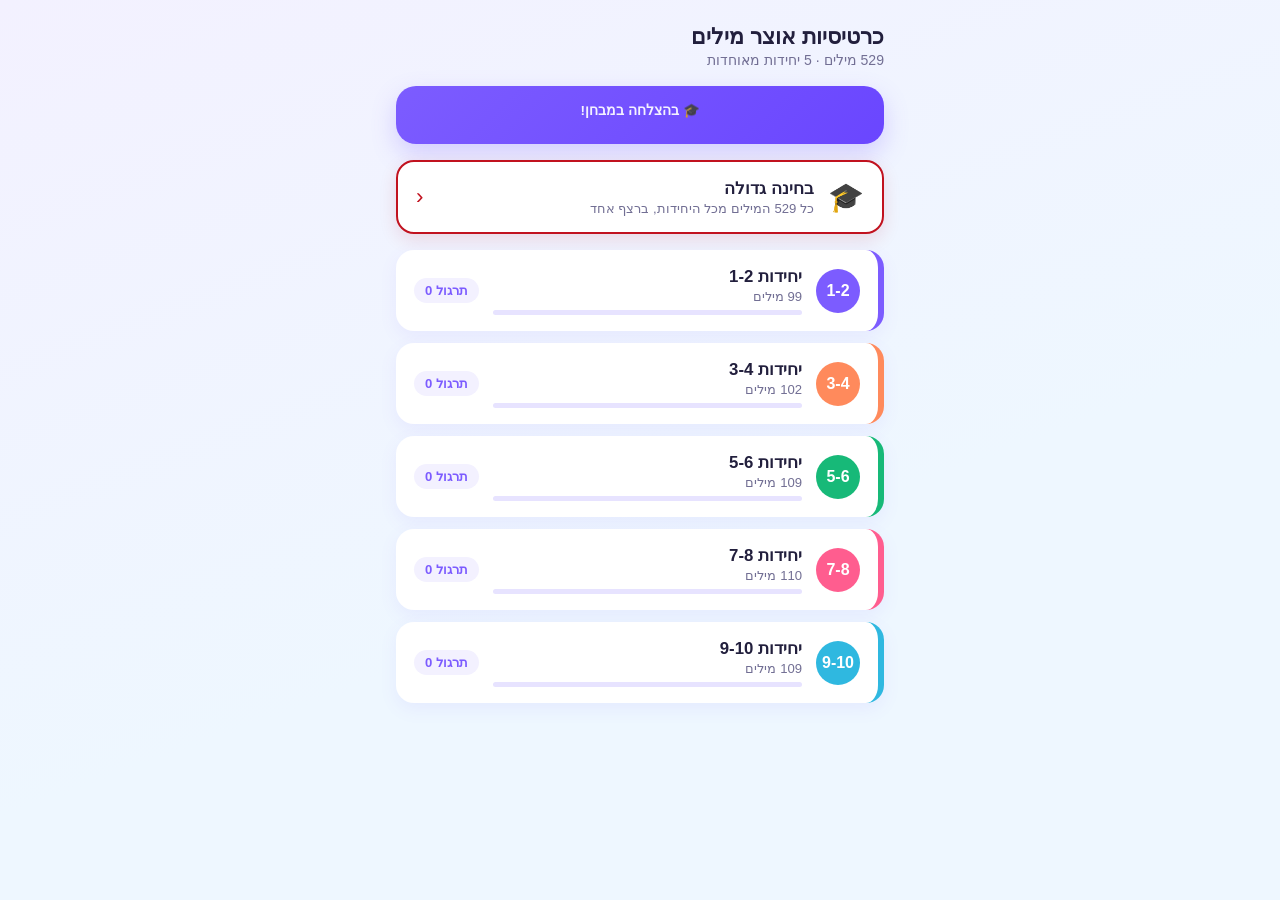
==== index.html @ f4ad56c5 "Add a big-exam mode that spawns a "מתקשה בהם" practice unit New "בחינה גדולה" entry on the home scre" ====
<!DOCTYPE html>
<html lang="he" dir="rtl">
<head>
<meta charset="UTF-8">
<meta name="viewport" content="width=device-width, initial-scale=1.0, viewport-fit=cover">
<title>כרטיסיות - אוצר מילים</title>
<link rel="manifest" href="manifest.json">
<link rel="icon" href="icons/icon-192.png">
<link rel="apple-touch-icon" href="icons/icon-192.png">
<meta name="theme-color" content="#7c5cff">
<meta name="apple-mobile-web-app-capable" content="yes">
<meta name="apple-mobile-web-app-status-bar-style" content="default">
<meta name="apple-mobile-web-app-title" content="כרטיסיות">
<link rel="stylesheet" href="css/style.css">
</head>
<body>
<div class="wrap" id="app"></div>

<script src="js/data.js"></script>
<script src="js/storage.js"></script>
<script src="js/countdown.js"></script>
<script src="js/flame-badge.js"></script>
<script src="js/exam.js"></script>
<script src="js/app.js"></script>
<script>
  if ('serviceWorker' in navigator) {
    window.addEventListener('load', () => {
      navigator.serviceWorker.register('service-worker.js').then((reg) => {
        reg.update();
        document.addEventListener('visibilitychange', () => {
          if (document.visibilityState === 'visible') reg.update();
        });
      }).catch(() => {});
    });
    // כשגרסת service worker חדשה משתלטת, טוענים את הדף מחדש פעם אחת אוטומטית
    // כדי שתמיד יעבדו על הגרסה העדכנית בלי לסגור ולפתוח את האפליקציה ידנית.
    let reloadedForNewVersion = false;
    navigator.serviceWorker.addEventListener('controllerchange', () => {
      if (reloadedForNewVersion) return;
      reloadedForNewVersion = true;
      window.location.reload();
    });
  }
</script>
</body>
</html>
---- css/style.css ----
:root{
  --bg:#f3f1ff;
  --bg2:#eef7ff;
  --panel:#ffffff;
  --ink:#221f3d;
  --sub:#726f94;
  --line:#e7e3ff;
  --good:#1fb978;
  --good-bg:#e4faf0;
  --bad:#ff5c72;
  --bad-bg:#ffe9ec;
  --accent:#7c5cff;
}
*{box-sizing:border-box;}
body{
  margin:0;
  background:linear-gradient(160deg,var(--bg),var(--bg2) 60%);
  color:var(--ink);
  font-family:'Segoe UI', Arial, sans-serif;
  min-height:100vh;
}
.wrap{max-width:520px;margin:0 auto;padding:20px 16px 50px;}
h1{font-size:1.35rem;margin:4px 0 2px;font-weight:800;}
.sub{color:var(--sub);font-size:0.88rem;margin-bottom:18px;}

.countdown-card{
  background:linear-gradient(135deg,var(--accent),#6a46ff);
  border-radius:20px;
  padding:16px 14px;
  margin-bottom:16px;
  color:#fff;
  box-shadow:0 10px 24px rgba(124,92,255,0.25);
}
.countdown-title{font-size:0.85rem;font-weight:700;opacity:0.92;margin-bottom:10px;text-align:center;}
.countdown-numbers{display:flex;justify-content:center;gap:10px;}
.countdown-unit{
  background:rgba(255,255,255,0.16);
  border-radius:12px;
  padding:8px 10px;
  min-width:52px;
  text-align:center;
}
.countdown-value{display:block;font-size:1.4rem;font-weight:800;line-height:1.1;}
.countdown-label{display:block;font-size:0.68rem;opacity:0.85;margin-top:2px;}

.exam-card{
  display:flex;align-items:center;gap:14px;
  background:var(--panel);border-radius:18px;padding:16px 18px;
  margin-bottom:16px;cursor:pointer;
  box-shadow:0 6px 18px rgba(193,18,31,0.12);
  border:2px solid #c1121f;
}
.exam-card-icon{font-size:1.8rem;flex:none;}
.exam-card-info{flex:1;}
.exam-card-info b{display:block;font-size:1.05rem;color:var(--ink);}
.exam-card-meta{color:var(--sub);font-size:0.82rem;margin-top:2px;}
.exam-card-arrow{font-size:1.4rem;color:#c1121f;flex:none;}

.units-grid{display:grid;grid-template-columns:1fr;gap:12px;}
.unit-card{
  background:var(--panel);border-radius:18px;padding:16px 18px;
  display:flex;align-items:center;gap:14px;cursor:pointer;
  box-shadow:0 6px 18px rgba(124,92,255,0.08);
  border-right:6px solid var(--c);
}
.unit-card .dot{
  width:44px;height:44px;border-radius:50%;background:var(--c);
  display:flex;align-items:center;justify-content:center;color:#fff;font-weight:800;font-size:1rem;flex:none;
}
.unit-card .info{flex:1;}
.unit-card .info b{display:block;font-size:1.05rem;}
.unit-card .info .meta{color:var(--sub);font-size:0.82rem;margin-top:2px;}
.unit-card .badge{
  background:var(--bg);color:var(--accent);font-weight:800;font-size:0.82rem;
  border-radius:20px;padding:5px 11px;white-space:nowrap;
}
.unit-card .progress-mini{
  margin-top:6px;height:5px;border-radius:4px;background:var(--line);overflow:hidden;
}
.unit-card .progress-mini > div{height:100%;background:var(--c);}

.dot-wrap{position:relative;flex:none;}
.dot-ring{
  position:absolute;inset:-4px;border-radius:50%;border-style:solid;
  animation:ring-pulse 1.6s ease-in-out infinite;
}
.dot-flame{
  position:absolute;bottom:-3px;left:-3px;
  border-radius:50%;background:#fff;
  box-shadow:0 2px 5px rgba(0,0,0,0.18);
  display:flex;align-items:center;justify-content:center;
  transition:width 300ms ease, height 300ms ease;
}
.flame-icon{
  flex:none;
  transition:fill 300ms ease, width 300ms ease, height 300ms ease;
  animation:flame-flicker 1s ease-in-out infinite;
}
@keyframes ring-pulse{
  0%,100%{box-shadow:0 0 0 0 rgba(var(--ring-glow-rgb),0.45);}
  50%{box-shadow:0 0 0 6px rgba(var(--ring-glow-rgb),0);}
}
@keyframes flame-flicker{
  0%{transform:scale(1) rotate(0deg);}
  25%{transform:scale(1.06) rotate(-3deg);}
  50%{transform:scale(1.1) rotate(0deg);}
  75%{transform:scale(1.06) rotate(3deg);}
  100%{transform:scale(1) rotate(0deg);}
}
@media (prefers-reduced-motion: reduce){
  .dot-ring, .flame-icon{animation:none;}
}

/* practice screen */
.top-bar{display:flex;align-items:center;justify-content:space-between;margin-bottom:14px;}
.back-btn{background:var(--panel);border:none;color:var(--accent);font-weight:700;font-size:0.9rem;padding:9px 14px;border-radius:12px;cursor:pointer;box-shadow:0 3px 8px rgba(124,92,255,0.08);}
.unit-title{font-weight:800;font-size:1.05rem;}

.undo-row{display:flex;align-items:center;justify-content:center;gap:8px;margin-top:12px;}
.undo-btn{
  background:var(--panel);border:none;color:var(--accent);font-weight:700;font-size:0.85rem;
  padding:8px 14px;border-radius:12px;cursor:pointer;box-shadow:0 3px 8px rgba(124,92,255,0.08);
}
.undo-btn:disabled{opacity:0.35;cursor:default;box-shadow:none;}

.stat-row{display:flex;gap:8px;margin-bottom:16px;}
.stat-pill{flex:1;background:var(--panel);border-radius:14px;padding:9px 6px;text-align:center;box-shadow:0 3px 8px rgba(124,92,255,0.06);}
.stat-pill b{display:block;font-size:1.1rem;}
.stat-pill span{font-size:0.72rem;color:var(--sub);}
.stat-pill.g b{color:var(--good);}
.stat-pill.r b{color:var(--bad);}
.stat-pill.n b{color:var(--accent);}

.flashcard{
  background:var(--panel);border-radius:24px;min-height:190px;
  display:flex;align-items:center;justify-content:center;text-align:center;
  padding:28px 18px;cursor:pointer;font-size:1.55rem;font-weight:700;
  box-shadow:0 10px 26px rgba(124,92,255,0.14);
  user-select:none;position:relative;
}
.flashcard .tap-hint{position:absolute;bottom:14px;font-size:0.75rem;font-weight:400;color:var(--sub);}
.flashcard.flipped{background:var(--bg);}
.speak-btn{
  background:var(--panel);border:none;color:var(--accent);font-size:1rem;line-height:1;cursor:pointer;
  padding:8px 12px;border-radius:12px;box-shadow:0 3px 8px rgba(124,92,255,0.08);
}
.speak-btn:hover{opacity:0.8;}

.know-row{display:flex;gap:10px;margin-top:16px;}
.know-row button{
  flex:1;padding:15px;border-radius:16px;border:none;font-size:1rem;font-weight:800;cursor:pointer;
}
.btn-no{background:var(--bad-bg);color:var(--bad);}
.btn-yes{background:var(--good-bg);color:var(--good);}
.know-row button:disabled{opacity:0.4;cursor:default;}

.round-note{text-align:center;color:var(--sub);font-size:0.82rem;margin-top:12px;}

.done-screen{background:var(--panel);border-radius:22px;padding:28px 20px;text-align:center;box-shadow:0 10px 26px rgba(124,92,255,0.1);}
.done-screen .big{font-size:2.4rem;margin-bottom:6px;}
.done-screen h2{margin:6px 0 4px;font-size:1.2rem;}
.done-screen p{color:var(--sub);font-size:0.88rem;margin:0 0 18px;}
.done-screen button{
  background:var(--accent);color:#fff;border:none;padding:13px 20px;border-radius:14px;
  font-weight:800;font-size:0.95rem;cursor:pointer;width:100%;margin-bottom:10px;
}
.done-screen .secondary{background:var(--bg);color:var(--accent);}
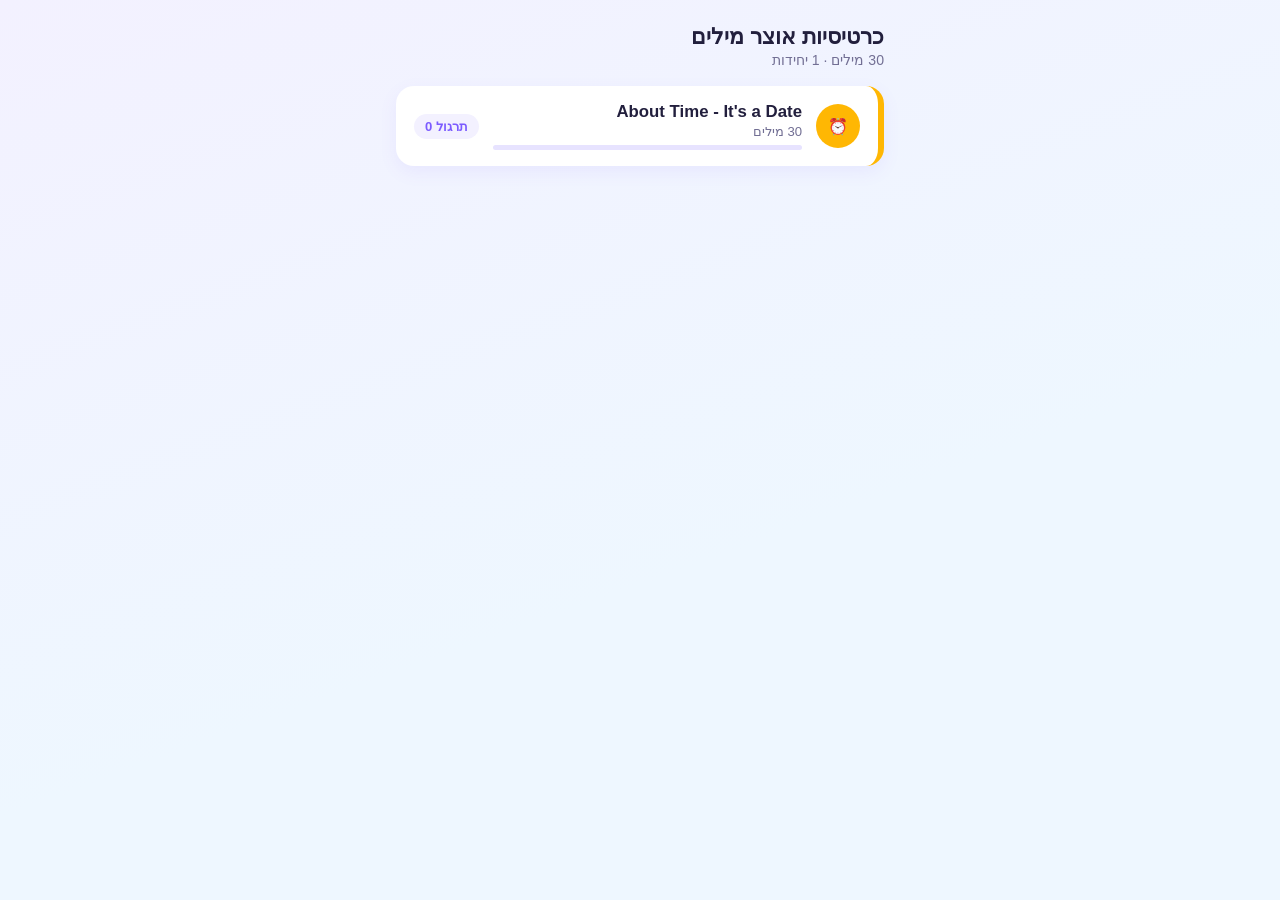
==== commit d7a9cfa6: "Remove old exam prep curriculum, keep only the current unit The exam this app was originally built f" ====
--- a/index.html
+++ b/index.html
@@ -18,9 +18,7 @@
 
 <script src="js/data.js"></script>
 <script src="js/storage.js"></script>
-<script src="js/countdown.js"></script>
 <script src="js/flame-badge.js"></script>
-<script src="js/exam.js"></script>
 <script src="js/app.js"></script>
 <script>
   if ('serviceWorker' in navigator) {
--- a/css/style.css
+++ b/css/style.css
@@ -22,39 +22,6 @@
 .wrap{max-width:520px;margin:0 auto;padding:20px 16px 50px;}
 h1{font-size:1.35rem;margin:4px 0 2px;font-weight:800;}
 .sub{color:var(--sub);font-size:0.88rem;margin-bottom:18px;}
-
-.countdown-card{
-  background:linear-gradient(135deg,var(--accent),#6a46ff);
-  border-radius:20px;
-  padding:16px 14px;
-  margin-bottom:16px;
-  color:#fff;
-  box-shadow:0 10px 24px rgba(124,92,255,0.25);
-}
-.countdown-title{font-size:0.85rem;font-weight:700;opacity:0.92;margin-bottom:10px;text-align:center;}
-.countdown-numbers{display:flex;justify-content:center;gap:10px;}
-.countdown-unit{
-  background:rgba(255,255,255,0.16);
-  border-radius:12px;
-  padding:8px 10px;
-  min-width:52px;
-  text-align:center;
-}
-.countdown-value{display:block;font-size:1.4rem;font-weight:800;line-height:1.1;}
-.countdown-label{display:block;font-size:0.68rem;opacity:0.85;margin-top:2px;}
-
-.exam-card{
-  display:flex;align-items:center;gap:14px;
-  background:var(--panel);border-radius:18px;padding:16px 18px;
-  margin-bottom:16px;cursor:pointer;
-  box-shadow:0 6px 18px rgba(193,18,31,0.12);
-  border:2px solid #c1121f;
-}
-.exam-card-icon{font-size:1.8rem;flex:none;}
-.exam-card-info{flex:1;}
-.exam-card-info b{display:block;font-size:1.05rem;color:var(--ink);}
-.exam-card-meta{color:var(--sub);font-size:0.82rem;margin-top:2px;}
-.exam-card-arrow{font-size:1.4rem;color:#c1121f;flex:none;}
 
 .units-grid{display:grid;grid-template-columns:1fr;gap:12px;}
 .unit-card{
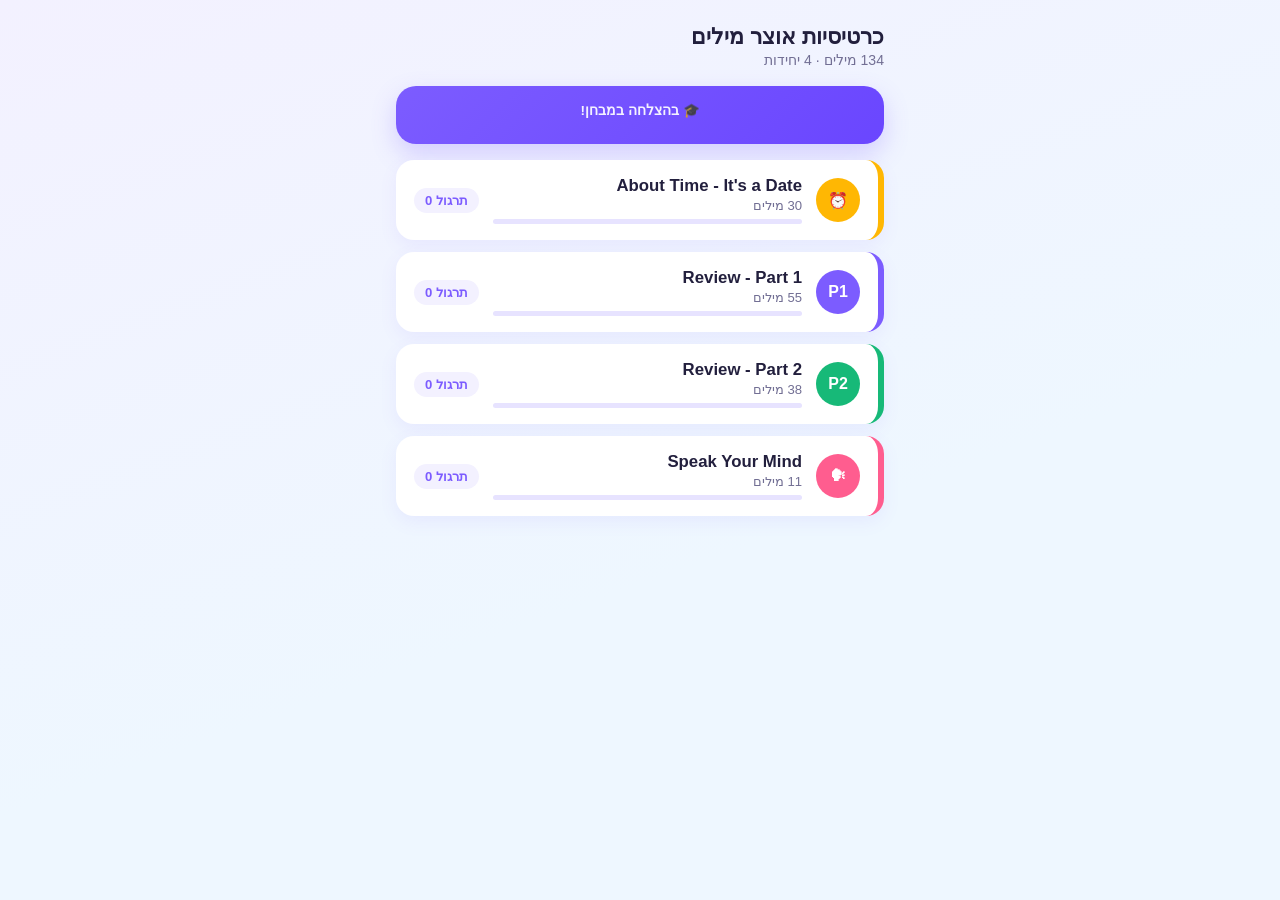
==== commit 4f6f887d: "Bring back the home-screen countdown for the Nov 4 exam The review units are for an exam on Wednesda" ====
--- a/index.html
+++ b/index.html
@@ -18,6 +18,7 @@
 
 <script src="js/data.js"></script>
 <script src="js/storage.js"></script>
+<script src="js/countdown.js"></script>
 <script src="js/flame-badge.js"></script>
 <script src="js/app.js"></script>
 <script>
--- a/css/style.css
+++ b/css/style.css
@@ -22,6 +22,26 @@
 .wrap{max-width:520px;margin:0 auto;padding:20px 16px 50px;}
 h1{font-size:1.35rem;margin:4px 0 2px;font-weight:800;}
 .sub{color:var(--sub);font-size:0.88rem;margin-bottom:18px;}
+
+.countdown-card{
+  background:linear-gradient(135deg,var(--accent),#6a46ff);
+  border-radius:20px;
+  padding:16px 14px;
+  margin-bottom:16px;
+  color:#fff;
+  box-shadow:0 10px 24px rgba(124,92,255,0.25);
+}
+.countdown-title{font-size:0.85rem;font-weight:700;opacity:0.92;margin-bottom:10px;text-align:center;}
+.countdown-numbers{display:flex;justify-content:center;gap:10px;}
+.countdown-unit{
+  background:rgba(255,255,255,0.16);
+  border-radius:12px;
+  padding:8px 10px;
+  min-width:52px;
+  text-align:center;
+}
+.countdown-value{display:block;font-size:1.4rem;font-weight:800;line-height:1.1;}
+.countdown-label{display:block;font-size:0.68rem;opacity:0.85;margin-top:2px;}
 
 .units-grid{display:grid;grid-template-columns:1fr;gap:12px;}
 .unit-card{
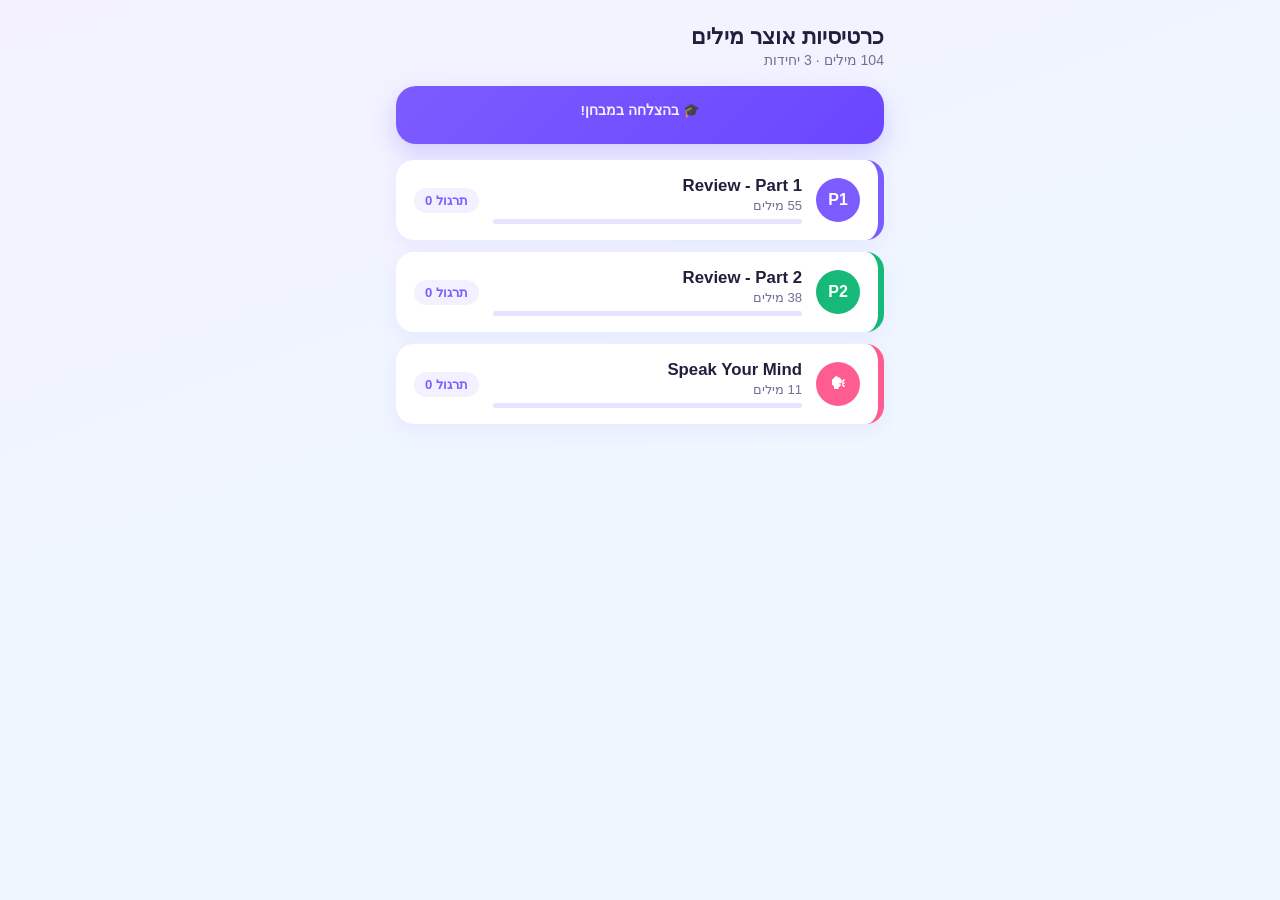
==== commit 55dad0d4: "Add a day-by-day study plan for the Nov 4 exam A home-screen card shows today's tasks and progress, " ====
--- a/index.html
+++ b/index.html
@@ -20,6 +20,7 @@
 <script src="js/storage.js"></script>
 <script src="js/countdown.js"></script>
 <script src="js/flame-badge.js"></script>
+<script src="js/plan.js"></script>
 <script src="js/app.js"></script>
 <script>
   if ('serviceWorker' in navigator) {
--- a/css/style.css
+++ b/css/style.css
@@ -43,6 +43,52 @@
 .countdown-value{display:block;font-size:1.4rem;font-weight:800;line-height:1.1;}
 .countdown-label{display:block;font-size:0.68rem;opacity:0.85;margin-top:2px;}
 
+.plan-card{
+  display:flex;align-items:center;gap:14px;
+  background:var(--panel);border-radius:18px;padding:16px 18px;
+  margin-bottom:16px;cursor:pointer;
+  box-shadow:0 6px 18px rgba(124,92,255,0.12);
+  border:2px solid var(--accent);
+}
+.plan-card-icon{font-size:1.8rem;flex:none;}
+.plan-card-info{flex:1;}
+.plan-card-info b{display:block;font-size:1.05rem;}
+.plan-card-meta{color:var(--sub);font-size:0.82rem;margin-top:2px;}
+.plan-card-arrow{font-size:1.4rem;color:var(--accent);flex:none;}
+
+.plan-day{
+  background:var(--panel);border-radius:18px;padding:14px 16px;margin-bottom:12px;
+  box-shadow:0 6px 18px rgba(124,92,255,0.08);border:2px solid transparent;
+  scroll-margin-top:12px;
+}
+.plan-day.today{border-color:var(--accent);}
+.plan-day.past{opacity:0.55;}
+.plan-day-head{display:flex;align-items:center;justify-content:space-between;gap:8px;margin-bottom:8px;}
+.plan-day-head b{font-size:1rem;}
+.plan-day-sub{color:var(--sub);font-size:0.85rem;}
+.plan-today-badge{background:var(--accent);color:#fff;font-size:0.75rem;font-weight:800;padding:3px 10px;border-radius:20px;}
+.plan-day-count{color:var(--sub);font-size:0.8rem;font-weight:700;}
+.plan-rest{color:var(--sub);font-size:0.88rem;}
+.plan-task{
+  display:flex;align-items:center;gap:10px;padding:9px 0;cursor:pointer;
+  border-top:1px solid var(--line);font-size:0.9rem;line-height:1.35;
+}
+.plan-day-head + .plan-task{border-top:none;}
+.plan-check{
+  flex:none;width:24px;height:24px;border-radius:50%;border:2px solid var(--line);
+  display:flex;align-items:center;justify-content:center;font-size:0.8rem;font-weight:800;color:#fff;
+}
+.plan-task.done .plan-check{background:var(--good);border-color:var(--good);}
+.plan-task-text{flex:1;}
+.plan-task.done .plan-task-text{text-decoration:line-through;color:var(--sub);}
+.plan-open{
+  flex:none;background:var(--bg);color:var(--accent);border:none;border-radius:12px;
+  padding:6px 10px;font-weight:700;font-size:0.78rem;cursor:pointer;
+}
+.plan-tips{margin-top:8px;background:var(--bg);border-radius:12px;padding:8px 12px;}
+.plan-tip{display:flex;justify-content:space-between;gap:10px;font-size:0.85rem;padding:3px 0;}
+.plan-tip b{color:var(--accent);}
+
 .units-grid{display:grid;grid-template-columns:1fr;gap:12px;}
 .unit-card{
   background:var(--panel);border-radius:18px;padding:16px 18px;
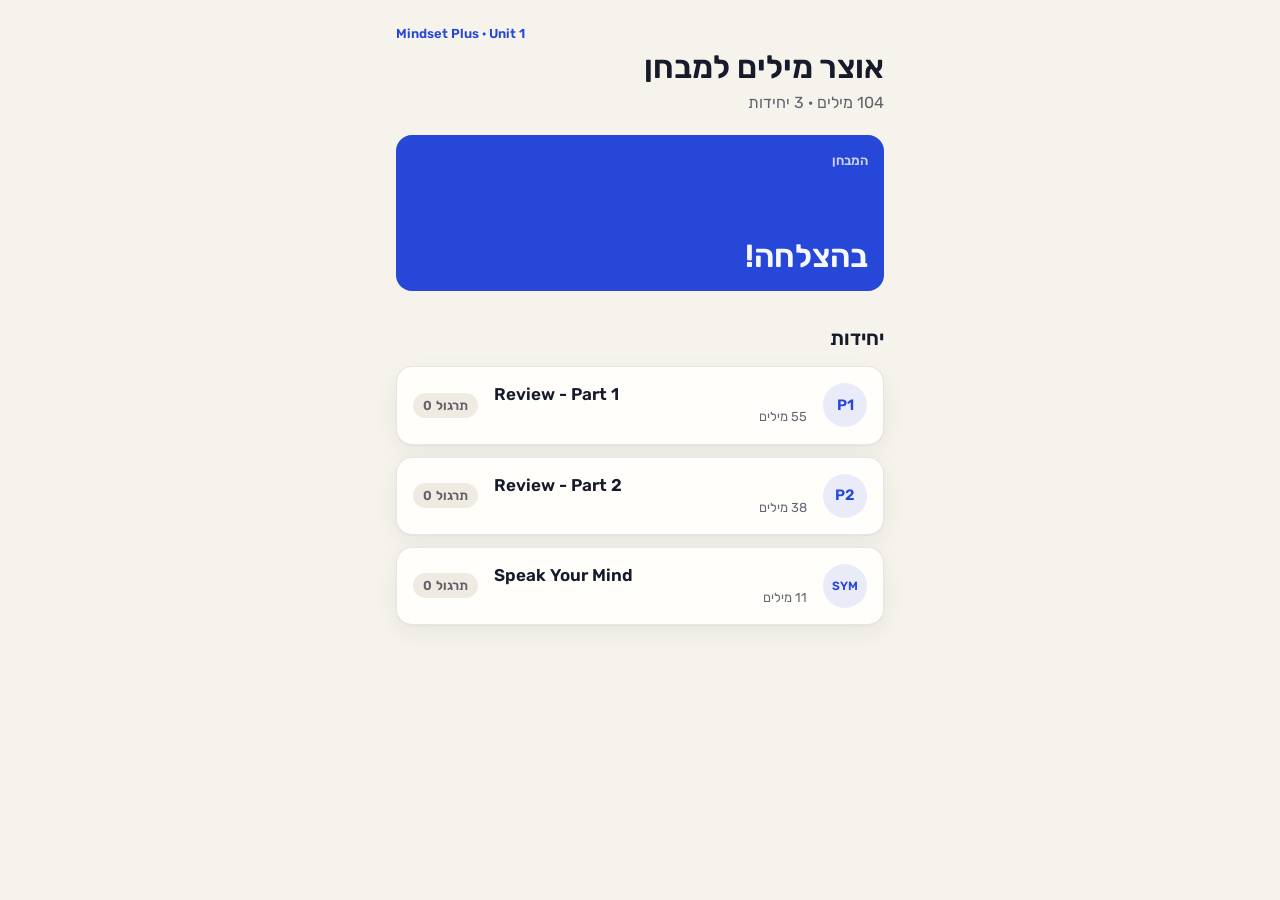
==== commit 22694c4f: "Redesign the app: paper-and-ink look with a ruled index-card flashcard Swiss-minimal "study desk" di" ====
--- a/index.html
+++ b/index.html
@@ -2,20 +2,26 @@
 <html lang="he" dir="rtl">
 <head>
 <meta charset="UTF-8">
-<meta name="viewport" content="width=device-width, initial-scale=1.0, viewport-fit=cover">
+<meta name="viewport" content="width=device-width, initial-scale=1, viewport-fit=cover">
 <title>כרטיסיות - אוצר מילים</title>
 <link rel="manifest" href="manifest.json">
 <link rel="icon" href="icons/icon-192.png">
 <link rel="apple-touch-icon" href="icons/icon-192.png">
-<meta name="theme-color" content="#7c5cff">
+<meta name="color-scheme" content="light dark">
+<meta name="theme-color" media="(prefers-color-scheme: light)" content="#F6F3EC">
+<meta name="theme-color" media="(prefers-color-scheme: dark)" content="#0F1117">
 <meta name="apple-mobile-web-app-capable" content="yes">
 <meta name="apple-mobile-web-app-status-bar-style" content="default">
 <meta name="apple-mobile-web-app-title" content="כרטיסיות">
+<link rel="preconnect" href="https://fonts.googleapis.com">
+<link rel="preconnect" href="https://fonts.gstatic.com" crossorigin>
+<link rel="stylesheet" href="https://fonts.googleapis.com/css2?family=Rubik:wght@400;600&display=swap">
 <link rel="stylesheet" href="css/style.css">
 </head>
 <body>
-<div class="wrap" id="app"></div>
+<main class="wrap" id="app"></main>
 
+<script src="js/icons.js"></script>
 <script src="js/data.js"></script>
 <script src="js/storage.js"></script>
 <script src="js/countdown.js"></script>
--- a/css/style.css
+++ b/css/style.css
@@ -1,200 +1,389 @@
+/* ===== Tokens ===== */
 :root{
-  --bg:#f3f1ff;
-  --bg2:#eef7ff;
-  --panel:#ffffff;
-  --ink:#221f3d;
-  --sub:#726f94;
-  --line:#e7e3ff;
-  --good:#1fb978;
-  --good-bg:#e4faf0;
-  --bad:#ff5c72;
-  --bad-bg:#ffe9ec;
-  --accent:#7c5cff;
-}
+  --bg:            #F6F3EC;
+  --surface:       #FFFEFB;
+  --sunken:        #EFEBE2;
+  --border:        rgba(22,26,43,0.10);
+  --border-strong: rgba(22,26,43,0.18);
+  --text-1:        #161A2B;
+  --text-2:        rgba(22,26,43,0.66);
+  --text-3:        rgba(22,26,43,0.44);
+
+  --accent:        #2747D9;
+  --accent-soft:   rgba(39,71,217,0.10);
+  --on-accent:     #F7F8FF;
+  --hero-bg:       #2747D9;
+  --hero-fg:       #F7F8FF;
+
+  --good:          #1E8E5A;
+  --good-soft:     rgba(30,142,90,0.12);
+  --bad:           #D33B3B;
+  --bad-soft:      rgba(211,59,59,0.10);
+
+  --card:          #FFFEFB;
+  --card-back:     #FBF8F0;
+  --card-rule:     rgba(39,71,217,0.12);
+  --card-margin:   rgba(211,59,59,0.50);
+
+  --elev: 0 1px 2px rgba(22,26,43,0.04), 0 8px 24px rgba(22,26,43,0.06);
+
+  --r-sm: 12px;
+  --r-md: 16px;
+  --r-pill: 999px;
+
+  --ease-out: cubic-bezier(0.23, 1, 0.32, 1);
+  --font: 'Rubik', system-ui, -apple-system, 'Segoe UI', sans-serif;
+}
+
+@media (prefers-color-scheme: dark){
+  :root{
+    --bg:            #0F1117;
+    --surface:       #171A22;
+    --sunken:        #12141B;
+    --border:        rgba(255,255,255,0.09);
+    --border-strong: rgba(255,255,255,0.16);
+    --text-1:        #EEF0F6;
+    --text-2:        rgba(238,240,246,0.68);
+    --text-3:        rgba(238,240,246,0.44);
+
+    --accent:        #93A6FF;
+    --accent-soft:   rgba(147,166,255,0.13);
+    --on-accent:     #0F1117;
+    --hero-bg:       #24317A;
+    --hero-fg:       #EEF0F6;
+
+    --good:          #4CC38A;
+    --good-soft:     rgba(76,195,138,0.14);
+    --bad:           #FF7B7B;
+    --bad-soft:      rgba(255,123,123,0.13);
+
+    --card:          #1B1E28;
+    --card-back:     #1E2230;
+    --card-rule:     rgba(147,166,255,0.09);
+    --card-margin:   rgba(255,123,123,0.40);
+
+    --elev: none;
+  }
+}
+
+/* ===== Base ===== */
 *{box-sizing:border-box;}
+html{
+  -webkit-tap-highlight-color:transparent;
+  -webkit-text-size-adjust:100%;
+  overscroll-behavior:none;
+}
 body{
   margin:0;
-  background:linear-gradient(160deg,var(--bg),var(--bg2) 60%);
-  color:var(--ink);
-  font-family:'Segoe UI', Arial, sans-serif;
-  min-height:100vh;
-}
-.wrap{max-width:520px;margin:0 auto;padding:20px 16px 50px;}
-h1{font-size:1.35rem;margin:4px 0 2px;font-weight:800;}
-.sub{color:var(--sub);font-size:0.88rem;margin-bottom:18px;}
-
-.countdown-card{
-  background:linear-gradient(135deg,var(--accent),#6a46ff);
-  border-radius:20px;
-  padding:16px 14px;
-  margin-bottom:16px;
-  color:#fff;
-  box-shadow:0 10px 24px rgba(124,92,255,0.25);
-}
-.countdown-title{font-size:0.85rem;font-weight:700;opacity:0.92;margin-bottom:10px;text-align:center;}
-.countdown-numbers{display:flex;justify-content:center;gap:10px;}
-.countdown-unit{
-  background:rgba(255,255,255,0.16);
-  border-radius:12px;
-  padding:8px 10px;
-  min-width:52px;
-  text-align:center;
-}
-.countdown-value{display:block;font-size:1.4rem;font-weight:800;line-height:1.1;}
-.countdown-label{display:block;font-size:0.68rem;opacity:0.85;margin-top:2px;}
-
-.plan-card{
-  display:flex;align-items:center;gap:14px;
-  background:var(--panel);border-radius:18px;padding:16px 18px;
-  margin-bottom:16px;cursor:pointer;
-  box-shadow:0 6px 18px rgba(124,92,255,0.12);
-  border:2px solid var(--accent);
-}
-.plan-card-icon{font-size:1.8rem;flex:none;}
-.plan-card-info{flex:1;}
-.plan-card-info b{display:block;font-size:1.05rem;}
-.plan-card-meta{color:var(--sub);font-size:0.82rem;margin-top:2px;}
-.plan-card-arrow{font-size:1.4rem;color:var(--accent);flex:none;}
-
-.plan-day{
-  background:var(--panel);border-radius:18px;padding:14px 16px;margin-bottom:12px;
-  box-shadow:0 6px 18px rgba(124,92,255,0.08);border:2px solid transparent;
-  scroll-margin-top:12px;
-}
-.plan-day.today{border-color:var(--accent);}
-.plan-day.past{opacity:0.55;}
-.plan-day-head{display:flex;align-items:center;justify-content:space-between;gap:8px;margin-bottom:8px;}
-.plan-day-head b{font-size:1rem;}
-.plan-day-sub{color:var(--sub);font-size:0.85rem;}
-.plan-today-badge{background:var(--accent);color:#fff;font-size:0.75rem;font-weight:800;padding:3px 10px;border-radius:20px;}
-.plan-day-count{color:var(--sub);font-size:0.8rem;font-weight:700;}
-.plan-rest{color:var(--sub);font-size:0.88rem;}
-.plan-task{
-  display:flex;align-items:center;gap:10px;padding:9px 0;cursor:pointer;
-  border-top:1px solid var(--line);font-size:0.9rem;line-height:1.35;
-}
-.plan-day-head + .plan-task{border-top:none;}
-.plan-check{
-  flex:none;width:24px;height:24px;border-radius:50%;border:2px solid var(--line);
-  display:flex;align-items:center;justify-content:center;font-size:0.8rem;font-weight:800;color:#fff;
-}
-.plan-task.done .plan-check{background:var(--good);border-color:var(--good);}
-.plan-task-text{flex:1;}
-.plan-task.done .plan-task-text{text-decoration:line-through;color:var(--sub);}
-.plan-open{
-  flex:none;background:var(--bg);color:var(--accent);border:none;border-radius:12px;
-  padding:6px 10px;font-weight:700;font-size:0.78rem;cursor:pointer;
-}
-.plan-tips{margin-top:8px;background:var(--bg);border-radius:12px;padding:8px 12px;}
-.plan-tip{display:flex;justify-content:space-between;gap:10px;font-size:0.85rem;padding:3px 0;}
-.plan-tip b{color:var(--accent);}
-
-.units-grid{display:grid;grid-template-columns:1fr;gap:12px;}
-.unit-card{
-  background:var(--panel);border-radius:18px;padding:16px 18px;
-  display:flex;align-items:center;gap:14px;cursor:pointer;
-  box-shadow:0 6px 18px rgba(124,92,255,0.08);
-  border-right:6px solid var(--c);
-}
-.unit-card .dot{
-  width:44px;height:44px;border-radius:50%;background:var(--c);
-  display:flex;align-items:center;justify-content:center;color:#fff;font-weight:800;font-size:1rem;flex:none;
-}
-.unit-card .info{flex:1;}
-.unit-card .info b{display:block;font-size:1.05rem;}
-.unit-card .info .meta{color:var(--sub);font-size:0.82rem;margin-top:2px;}
-.unit-card .badge{
-  background:var(--bg);color:var(--accent);font-weight:800;font-size:0.82rem;
-  border-radius:20px;padding:5px 11px;white-space:nowrap;
-}
-.unit-card .progress-mini{
-  margin-top:6px;height:5px;border-radius:4px;background:var(--line);overflow:hidden;
-}
-.unit-card .progress-mini > div{height:100%;background:var(--c);}
-
-.dot-wrap{position:relative;flex:none;}
+  background:var(--bg);
+  color:var(--text-1);
+  font-family:var(--font);
+  font-size:16px;
+  line-height:1.55;
+  min-height:100dvh;
+}
+h1,h2,h3,p{margin:0;}
+button{
+  font:inherit;color:inherit;background:none;border:0;padding:0;margin:0;
+  text-align:inherit;cursor:pointer;
+  touch-action:manipulation;
+  user-select:none;-webkit-user-select:none;
+}
+button:disabled{cursor:default;}
+button:focus-visible{outline:2px solid var(--accent);outline-offset:2px;}
+bdi{unicode-bidi:isolate;}
+.icon{width:20px;height:20px;flex:none;}
+
+.wrap{
+  max-width:520px;margin:0 auto;
+  padding:calc(env(safe-area-inset-top, 0px) + 24px) 16px calc(env(safe-area-inset-bottom, 0px) + 40px);
+}
+
+.pressable{transition:transform 140ms var(--ease-out), opacity 140ms var(--ease-out);}
+.pressable:active:not(:disabled){transform:scale(0.97);}
+
+/* ===== Shared ===== */
+.lede{color:var(--text-2);font-size:16px;}
+.chip{
+  flex:none;display:inline-flex;align-items:center;gap:4px;
+  font-size:13px;font-weight:600;line-height:1;
+  padding:6px 10px;border-radius:var(--r-pill);
+  background:var(--sunken);color:var(--text-2);
+}
+.chip-accent{background:var(--accent);color:var(--on-accent);}
+.meter{display:block;height:6px;border-radius:var(--r-pill);background:var(--sunken);overflow:hidden;}
+.meter > span{display:block;height:100%;border-radius:inherit;background:var(--accent);}
+
+/* ===== Home ===== */
+.home-head{margin-bottom:20px;}
+.eyebrow{display:block;font-size:13px;font-weight:600;color:var(--accent);margin-bottom:4px;}
+.home-head h1{font-size:32px;font-weight:600;line-height:1.2;margin-bottom:4px;}
+
+.bento{display:grid;grid-template-columns:1fr 1fr;gap:12px;margin-bottom:32px;}
+.bento-single{grid-template-columns:1fr;}
+.tile{
+  position:relative;display:flex;flex-direction:column;gap:4px;
+  min-height:156px;padding:16px;border-radius:var(--r-md);
+}
+.tile-label{font-size:13px;font-weight:600;opacity:0.8;}
+.tile-hero{background:var(--hero-bg);color:var(--hero-fg);}
+.hero-num{display:flex;align-items:baseline;gap:6px;margin-top:4px;}
+.hero-int{font-size:56px;font-weight:600;line-height:1;font-variant-numeric:tabular-nums;}
+.hero-unit{font-size:24px;font-weight:600;opacity:0.7;}
+.hero-clock{font-size:16px;font-variant-numeric:tabular-nums;opacity:0.8;align-self:flex-start;}
+.tile-foot{margin-top:auto;font-size:13px;opacity:0.72;}
+.hero-done{font-size:32px;font-weight:600;line-height:1.2;margin-top:auto;}
+
+.tile-plan{
+  background:var(--surface);border:1px solid var(--border);box-shadow:var(--elev);
+  color:var(--text-1);
+}
+.tile-plan .tile-label{color:var(--accent);opacity:1;}
+.plan-tile-day{font-size:20px;font-weight:600;line-height:1.25;}
+.plan-tile-status{font-size:13px;color:var(--text-2);}
+.tile-plan .meter{margin-top:auto;margin-inline-end:32px;}
+.tile-go{
+  position:absolute;inset-inline-end:12px;bottom:10px;
+  color:var(--text-3);display:flex;
+}
+
+.section-title{font-size:20px;font-weight:600;margin-bottom:12px;}
+.unit-list{display:flex;flex-direction:column;gap:12px;}
+.unit{
+  display:flex;align-items:center;gap:16px;width:100%;
+  padding:16px;border-radius:var(--r-md);
+  background:var(--surface);border:1px solid var(--border);box-shadow:var(--elev);
+}
+.unit-body{flex:1;min-width:0;display:flex;flex-direction:column;gap:2px;}
+.unit-name{font-size:17px;font-weight:600;line-height:1.3;}
+.unit-meta{font-size:13px;color:var(--text-2);}
+.unit .meter{margin-top:6px;}
+
+/* flame badge (the design you chose: glow ring + small flame) */
+.dot-wrap{position:relative;flex:none;display:block;}
+.dot{
+  width:44px;height:44px;border-radius:50%;
+  display:flex;align-items:center;justify-content:center;
+  background:var(--accent-soft);color:var(--accent);
+  font-size:15px;font-weight:600;line-height:1;
+}
+.dot-long{font-size:12px;}
 .dot-ring{
   position:absolute;inset:-4px;border-radius:50%;border-style:solid;
   animation:ring-pulse 1.6s ease-in-out infinite;
 }
 .dot-flame{
-  position:absolute;bottom:-3px;left:-3px;
-  border-radius:50%;background:#fff;
-  box-shadow:0 2px 5px rgba(0,0,0,0.18);
+  position:absolute;bottom:-3px;inset-inline-end:-3px;
+  border-radius:50%;background:var(--surface);
+  box-shadow:0 1px 4px rgba(0,0,0,0.18);
   display:flex;align-items:center;justify-content:center;
-  transition:width 300ms ease, height 300ms ease;
-}
-.flame-icon{
-  flex:none;
-  transition:fill 300ms ease, width 300ms ease, height 300ms ease;
-  animation:flame-flicker 1s ease-in-out infinite;
-}
+}
+.flame-icon{flex:none;animation:flame-flicker 1s ease-in-out infinite;}
 @keyframes ring-pulse{
   0%,100%{box-shadow:0 0 0 0 rgba(var(--ring-glow-rgb),0.45);}
   50%{box-shadow:0 0 0 6px rgba(var(--ring-glow-rgb),0);}
 }
 @keyframes flame-flicker{
-  0%{transform:scale(1) rotate(0deg);}
+  0%,100%{transform:scale(1) rotate(0deg);}
   25%{transform:scale(1.06) rotate(-3deg);}
   50%{transform:scale(1.1) rotate(0deg);}
   75%{transform:scale(1.06) rotate(3deg);}
-  100%{transform:scale(1) rotate(0deg);}
-}
+}
+
+/* ===== Top bar ===== */
+.topbar{display:flex;align-items:center;gap:12px;min-height:44px;margin-bottom:20px;}
+.back-btn{
+  flex:none;display:inline-flex;align-items:center;gap:4px;
+  min-height:44px;padding-inline:8px 14px;border-radius:var(--r-sm);
+  background:var(--surface);border:1px solid var(--border);
+  color:var(--accent);font-size:15px;font-weight:600;
+}
+.topbar-title{
+  flex:1;min-width:0;font-size:17px;font-weight:600;
+  white-space:nowrap;overflow:hidden;text-overflow:ellipsis;text-align:end;
+}
+
+/* ===== Practice ===== */
+.wrap[data-screen="practice"]{min-height:100dvh;display:flex;flex-direction:column;}
+.wrap[data-screen="practice"] .index-card{flex:1;max-height:480px;}
+.wrap[data-screen="practice"] .answer-row{margin-top:auto;padding-top:16px;}
+.round{margin-bottom:16px;}
+.round-bar{display:flex;height:6px;border-radius:var(--r-pill);background:var(--sunken);overflow:hidden;margin-bottom:8px;}
+.seg-good{background:var(--good);}
+.seg-bad{background:var(--bad);}
+.round-stats{display:flex;gap:16px;font-size:13px;color:var(--text-2);}
+.stat b{font-size:17px;font-weight:600;font-variant-numeric:tabular-nums;margin-inline-end:2px;}
+.stat-good b{color:var(--good);}
+.stat-bad b{color:var(--bad);}
+.stat-left{margin-inline-start:auto;}
+.stat-left b{color:var(--text-1);}
+
+.round-chip{
+  font-size:13px;font-weight:600;color:var(--accent);
+  background:var(--accent-soft);border-radius:var(--r-sm);
+  padding:8px 12px;margin-bottom:12px;
+}
+
+/* The signature: a ruled index card */
+.index-card{
+  position:relative;display:flex;flex-direction:column;width:100%;
+  min-height:280px;padding:0 20px 16px;
+  border-radius:var(--r-md);border:1px solid var(--border);box-shadow:var(--elev);
+  background-color:var(--card);
+  background-image:repeating-linear-gradient(to bottom, transparent 0 31px, var(--card-rule) 31px 32px);
+  background-size:100% calc(100% - 56px - 40px);
+  background-position:0 56px;
+  background-repeat:no-repeat;
+  text-align:center;
+}
+.index-card::before{
+  content:'';position:absolute;inset-inline:0;top:52px;height:2px;
+  background:var(--card-margin);
+}
+.index-card.is-back{background-color:var(--card-back);}
+.ic-head{
+  display:flex;align-items:center;justify-content:space-between;
+  height:52px;font-size:13px;font-weight:600;color:var(--text-2);
+}
+.ic-count{font-variant-numeric:tabular-nums;}
+.ic-word{
+  flex:1;display:flex;align-items:center;justify-content:center;flex-wrap:wrap;column-gap:8px;
+  padding:24px 0;font-size:32px;font-weight:600;line-height:1.25;
+  overflow-wrap:anywhere;
+}
+.ic-word-he{color:var(--accent);line-height:1.35;}
+.ic-pos{font-size:17px;font-weight:400;color:var(--text-2);}
+.ic-hint{min-height:20px;font-size:13px;color:var(--text-2);}
+
+.index-card[data-anim="flip"]{animation:card-flip 180ms var(--ease-out);}
+.index-card[data-anim="next"]{animation:card-next 220ms var(--ease-out);}
+@keyframes card-flip{
+  from{transform:scale(0.98);filter:blur(2px);opacity:0.6;}
+  to{transform:none;filter:none;opacity:1;}
+}
+@keyframes card-next{
+  from{transform:translateY(10px);opacity:0;}
+  to{transform:none;opacity:1;}
+}
+
+.answer-row{display:flex;gap:12px;}
+.btn{
+  display:inline-flex;align-items:center;justify-content:center;gap:8px;
+  min-height:56px;padding:0 16px;border-radius:var(--r-sm);
+  font-size:17px;font-weight:600;line-height:1;
+}
+.answer-row .btn{flex:1;}
+.btn-bad{background:var(--bad-soft);color:var(--bad);}
+.btn-good{background:var(--good-soft);color:var(--good);}
+.btn:disabled{opacity:0.4;}
+
+.tool-row{display:flex;align-items:center;justify-content:space-between;gap:12px;margin-top:12px;}
+.btn-quiet{
+  display:inline-flex;align-items:center;gap:6px;
+  min-height:44px;padding-inline:8px 12px;border-radius:var(--r-sm);
+  color:var(--text-2);font-size:15px;font-weight:600;
+}
+.btn-quiet:disabled{opacity:0.4;}
+.icon-btn{
+  width:48px;height:48px;border-radius:var(--r-sm);
+  display:inline-flex;align-items:center;justify-content:center;
+  background:var(--surface);border:1px solid var(--border);color:var(--accent);
+}
+.icon-btn .icon{width:22px;height:22px;}
+
+/* ===== Done ===== */
+.done-screen{
+  display:flex;flex-direction:column;align-items:center;text-align:center;
+  padding:32px 20px 20px;border-radius:var(--r-md);
+  background:var(--surface);border:1px solid var(--border);box-shadow:var(--elev);
+}
+.done-mark{
+  width:64px;height:64px;border-radius:50%;margin-bottom:16px;
+  display:flex;align-items:center;justify-content:center;
+  background:var(--good-soft);color:var(--good);
+  animation:done-pop 320ms var(--ease-out) both;
+}
+.done-mark .icon{width:32px;height:32px;stroke-width:2.25;}
+.done-screen h2{font-size:24px;font-weight:600;line-height:1.25;margin-bottom:8px;}
+.done-screen p{color:var(--text-2);margin-bottom:24px;}
+.done-screen .btn{width:100%;margin-top:8px;}
+.btn-primary{background:var(--accent);color:var(--on-accent);}
+.btn-secondary{background:var(--accent-soft);color:var(--accent);}
+@keyframes done-pop{
+  from{transform:scale(0.9);opacity:0;}
+  to{transform:none;opacity:1;}
+}
+
+/* ===== Study plan ===== */
+.topbar + .lede{margin-bottom:16px;}
+.day{
+  padding:16px;margin-bottom:12px;border-radius:var(--r-md);
+  background:var(--surface);border:1px solid var(--border);box-shadow:var(--elev);
+  scroll-margin-top:16px;
+}
+.day.today{border-color:var(--accent);box-shadow:0 0 0 1px var(--accent), var(--elev);}
+.day.past{opacity:0.6;}
+.day-head{display:flex;align-items:baseline;gap:8px;margin-bottom:4px;}
+.day-head h2{font-size:17px;font-weight:600;}
+.day-sub{font-size:13px;color:var(--text-2);}
+.day-head .chip, .day-count{margin-inline-start:auto;align-self:center;}
+.day-count{font-size:13px;font-weight:600;color:var(--text-2);font-variant-numeric:tabular-nums;}
+.day-rest{color:var(--text-2);}
+
+.tasks{list-style:none;margin:0;padding:0;}
+.task{display:flex;align-items:center;gap:8px;border-top:1px solid var(--border);}
+.task:first-child{border-top:0;}
+.task-toggle{
+  flex:1;min-width:0;display:flex;align-items:center;gap:12px;
+  min-height:52px;padding:8px 0;text-align:start;
+}
+.check{
+  flex:none;width:24px;height:24px;border-radius:50%;
+  border:2px solid var(--border-strong);
+  display:flex;align-items:center;justify-content:center;color:var(--on-accent);
+}
+.check .icon{width:14px;height:14px;stroke-width:2.5;opacity:0;}
+.task.is-done .check{background:var(--good);border-color:var(--good);}
+.task.is-done .check .icon{opacity:1;}
+.task.pop .check{animation:check-pop 160ms var(--ease-out);}
+@keyframes check-pop{
+  from{transform:scale(0.85);}
+  to{transform:none;}
+}
+.task-text{flex:1;line-height:1.45;}
+.task-text bdi{white-space:nowrap;}
+.task.is-done .task-text{color:var(--text-2);text-decoration:line-through;text-decoration-color:var(--border-strong);}
+.task-open{
+  flex:none;min-height:44px;padding:0 12px;border-radius:var(--r-sm);
+  background:var(--accent-soft);color:var(--accent);font-size:13px;font-weight:600;
+}
+
+.tips{margin:12px 0 0;padding:8px 12px;border-radius:var(--r-sm);background:var(--sunken);}
+.tip{display:flex;justify-content:space-between;gap:12px;padding:4px 0;font-size:15px;}
+.tip dt{color:var(--text-2);}
+.tip dd{margin:0;font-weight:600;color:var(--accent);white-space:nowrap;}
+
+/* ===== Screen enter (only when switching screens) ===== */
+.screen-enter > *{animation:rise 260ms var(--ease-out) both;}
+.screen-enter > *:nth-child(2){animation-delay:40ms;}
+.screen-enter > *:nth-child(3){animation-delay:80ms;}
+.screen-enter > *:nth-child(4){animation-delay:120ms;}
+.screen-enter > *:nth-child(n+5){animation-delay:160ms;}
+@keyframes rise{
+  from{transform:translateY(8px);opacity:0;}
+  to{transform:none;opacity:1;}
+}
+
+/* ===== Hover (mouse only) ===== */
+@media (hover: hover) and (pointer: fine){
+  .unit:hover, .tile-plan:hover, .day:hover{border-color:var(--border-strong);}
+  .back-btn:hover, .icon-btn:hover{border-color:var(--border-strong);}
+  .btn-quiet:not(:disabled):hover{color:var(--text-1);}
+}
+
 @media (prefers-reduced-motion: reduce){
   .dot-ring, .flame-icon{animation:none;}
-}
-
-/* practice screen */
-.top-bar{display:flex;align-items:center;justify-content:space-between;margin-bottom:14px;}
-.back-btn{background:var(--panel);border:none;color:var(--accent);font-weight:700;font-size:0.9rem;padding:9px 14px;border-radius:12px;cursor:pointer;box-shadow:0 3px 8px rgba(124,92,255,0.08);}
-.unit-title{font-weight:800;font-size:1.05rem;}
-
-.undo-row{display:flex;align-items:center;justify-content:center;gap:8px;margin-top:12px;}
-.undo-btn{
-  background:var(--panel);border:none;color:var(--accent);font-weight:700;font-size:0.85rem;
-  padding:8px 14px;border-radius:12px;cursor:pointer;box-shadow:0 3px 8px rgba(124,92,255,0.08);
-}
-.undo-btn:disabled{opacity:0.35;cursor:default;box-shadow:none;}
-
-.stat-row{display:flex;gap:8px;margin-bottom:16px;}
-.stat-pill{flex:1;background:var(--panel);border-radius:14px;padding:9px 6px;text-align:center;box-shadow:0 3px 8px rgba(124,92,255,0.06);}
-.stat-pill b{display:block;font-size:1.1rem;}
-.stat-pill span{font-size:0.72rem;color:var(--sub);}
-.stat-pill.g b{color:var(--good);}
-.stat-pill.r b{color:var(--bad);}
-.stat-pill.n b{color:var(--accent);}
-
-.flashcard{
-  background:var(--panel);border-radius:24px;min-height:190px;
-  display:flex;align-items:center;justify-content:center;text-align:center;
-  padding:28px 18px;cursor:pointer;font-size:1.55rem;font-weight:700;
-  box-shadow:0 10px 26px rgba(124,92,255,0.14);
-  user-select:none;position:relative;
-}
-.flashcard .tap-hint{position:absolute;bottom:14px;font-size:0.75rem;font-weight:400;color:var(--sub);}
-.flashcard.flipped{background:var(--bg);}
-.speak-btn{
-  background:var(--panel);border:none;color:var(--accent);font-size:1rem;line-height:1;cursor:pointer;
-  padding:8px 12px;border-radius:12px;box-shadow:0 3px 8px rgba(124,92,255,0.08);
-}
-.speak-btn:hover{opacity:0.8;}
-
-.know-row{display:flex;gap:10px;margin-top:16px;}
-.know-row button{
-  flex:1;padding:15px;border-radius:16px;border:none;font-size:1rem;font-weight:800;cursor:pointer;
-}
-.btn-no{background:var(--bad-bg);color:var(--bad);}
-.btn-yes{background:var(--good-bg);color:var(--good);}
-.know-row button:disabled{opacity:0.4;cursor:default;}
-
-.round-note{text-align:center;color:var(--sub);font-size:0.82rem;margin-top:12px;}
-
-.done-screen{background:var(--panel);border-radius:22px;padding:28px 20px;text-align:center;box-shadow:0 10px 26px rgba(124,92,255,0.1);}
-.done-screen .big{font-size:2.4rem;margin-bottom:6px;}
-.done-screen h2{margin:6px 0 4px;font-size:1.2rem;}
-.done-screen p{color:var(--sub);font-size:0.88rem;margin:0 0 18px;}
-.done-screen button{
-  background:var(--accent);color:#fff;border:none;padding:13px 20px;border-radius:14px;
-  font-weight:800;font-size:0.95rem;cursor:pointer;width:100%;margin-bottom:10px;
-}
-.done-screen .secondary{background:var(--bg);color:var(--accent);}
+  .pressable:active:not(:disabled){transform:none;}
+  .screen-enter > *, .index-card[data-anim], .done-mark, .task.pop .check{animation:fade 160ms ease both;}
+  @keyframes fade{from{opacity:0;}to{opacity:1;}}
+}
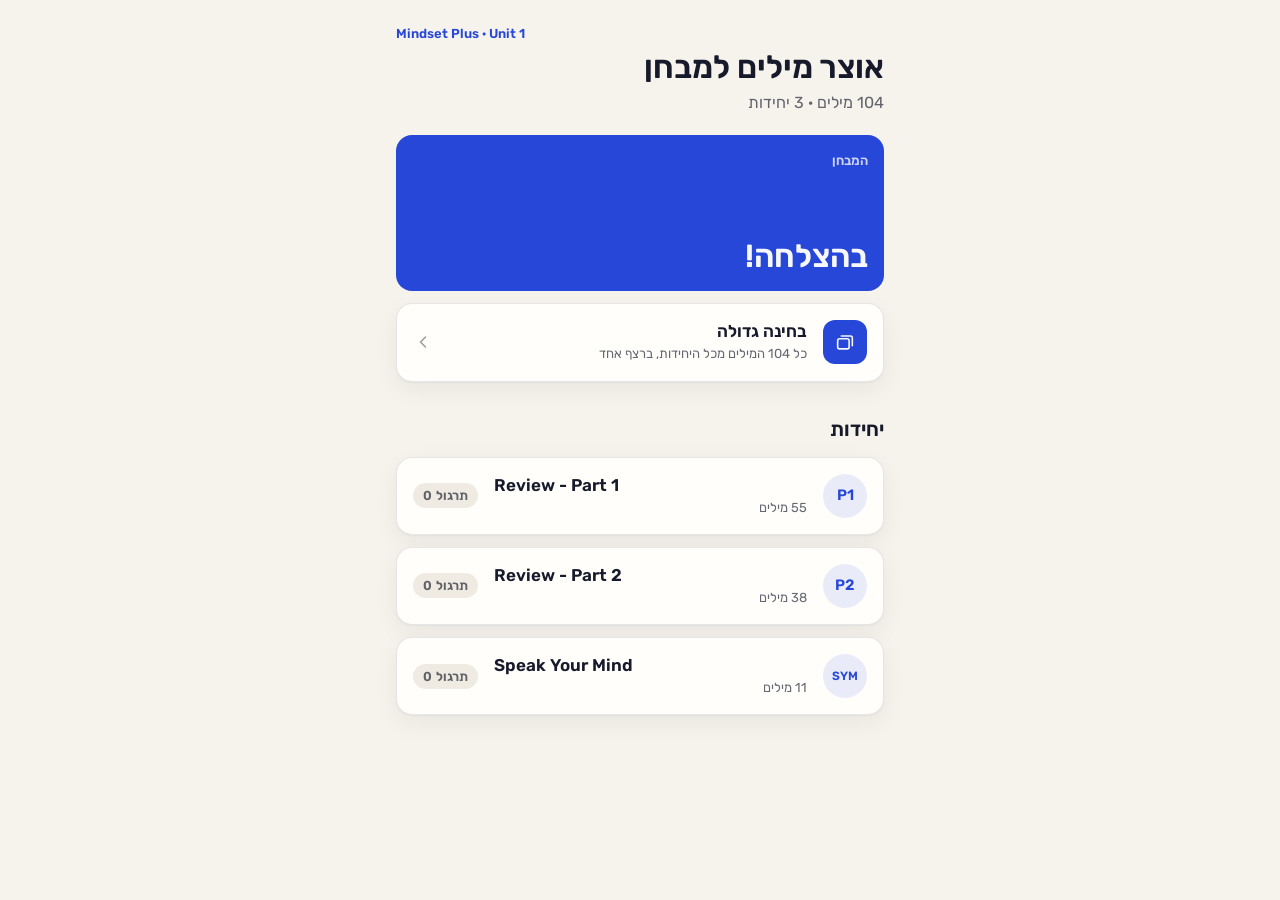
==== commit 19e03ead: "Bring back the big exam on all 104 words One pass over every word from the three units, with the sou" ====
--- a/index.html
+++ b/index.html
@@ -27,6 +27,7 @@
 <script src="js/countdown.js"></script>
 <script src="js/flame-badge.js"></script>
 <script src="js/plan.js"></script>
+<script src="js/exam.js"></script>
 <script src="js/app.js"></script>
 <script>
   if ('serviceWorker' in navigator) {
--- a/css/style.css
+++ b/css/style.css
@@ -119,7 +119,21 @@
 .eyebrow{display:block;font-size:13px;font-weight:600;color:var(--accent);margin-bottom:4px;}
 .home-head h1{font-size:32px;font-weight:600;line-height:1.2;margin-bottom:4px;}
 
-.bento{display:grid;grid-template-columns:1fr 1fr;gap:12px;margin-bottom:32px;}
+.bento{display:grid;grid-template-columns:1fr 1fr;gap:12px;margin-bottom:12px;}
+
+.exam-row{
+  display:flex;align-items:center;gap:16px;width:100%;margin-bottom:32px;
+  padding:16px;border-radius:var(--r-md);
+  background:var(--surface);border:1px solid var(--border);box-shadow:var(--elev);
+}
+.exam-icon{
+  flex:none;width:44px;height:44px;border-radius:var(--r-sm);
+  display:flex;align-items:center;justify-content:center;
+  background:var(--accent);color:var(--on-accent);
+}
+.exam-icon .icon{width:22px;height:22px;}
+.exam-row .meter{margin-top:6px;}
+.row-go{flex:none;display:flex;color:var(--text-3);}
 .bento-single{grid-template-columns:1fr;}
 .tile{
   position:relative;display:flex;flex-direction:column;gap:4px;
@@ -168,6 +182,7 @@
   font-size:15px;font-weight:600;line-height:1;
 }
 .dot-long{font-size:12px;}
+.unit[data-id="hard"] .dot{background:var(--bad-soft);color:var(--bad);font-size:20px;}
 .dot-ring{
   position:absolute;inset:-4px;border-radius:50%;border-style:solid;
   animation:ring-pulse 1.6s ease-in-out infinite;
@@ -376,7 +391,7 @@
 
 /* ===== Hover (mouse only) ===== */
 @media (hover: hover) and (pointer: fine){
-  .unit:hover, .tile-plan:hover, .day:hover{border-color:var(--border-strong);}
+  .unit:hover, .tile-plan:hover, .exam-row:hover, .day:hover{border-color:var(--border-strong);}
   .back-btn:hover, .icon-btn:hover{border-color:var(--border-strong);}
   .btn-quiet:not(:disabled):hover{color:var(--text-1);}
 }
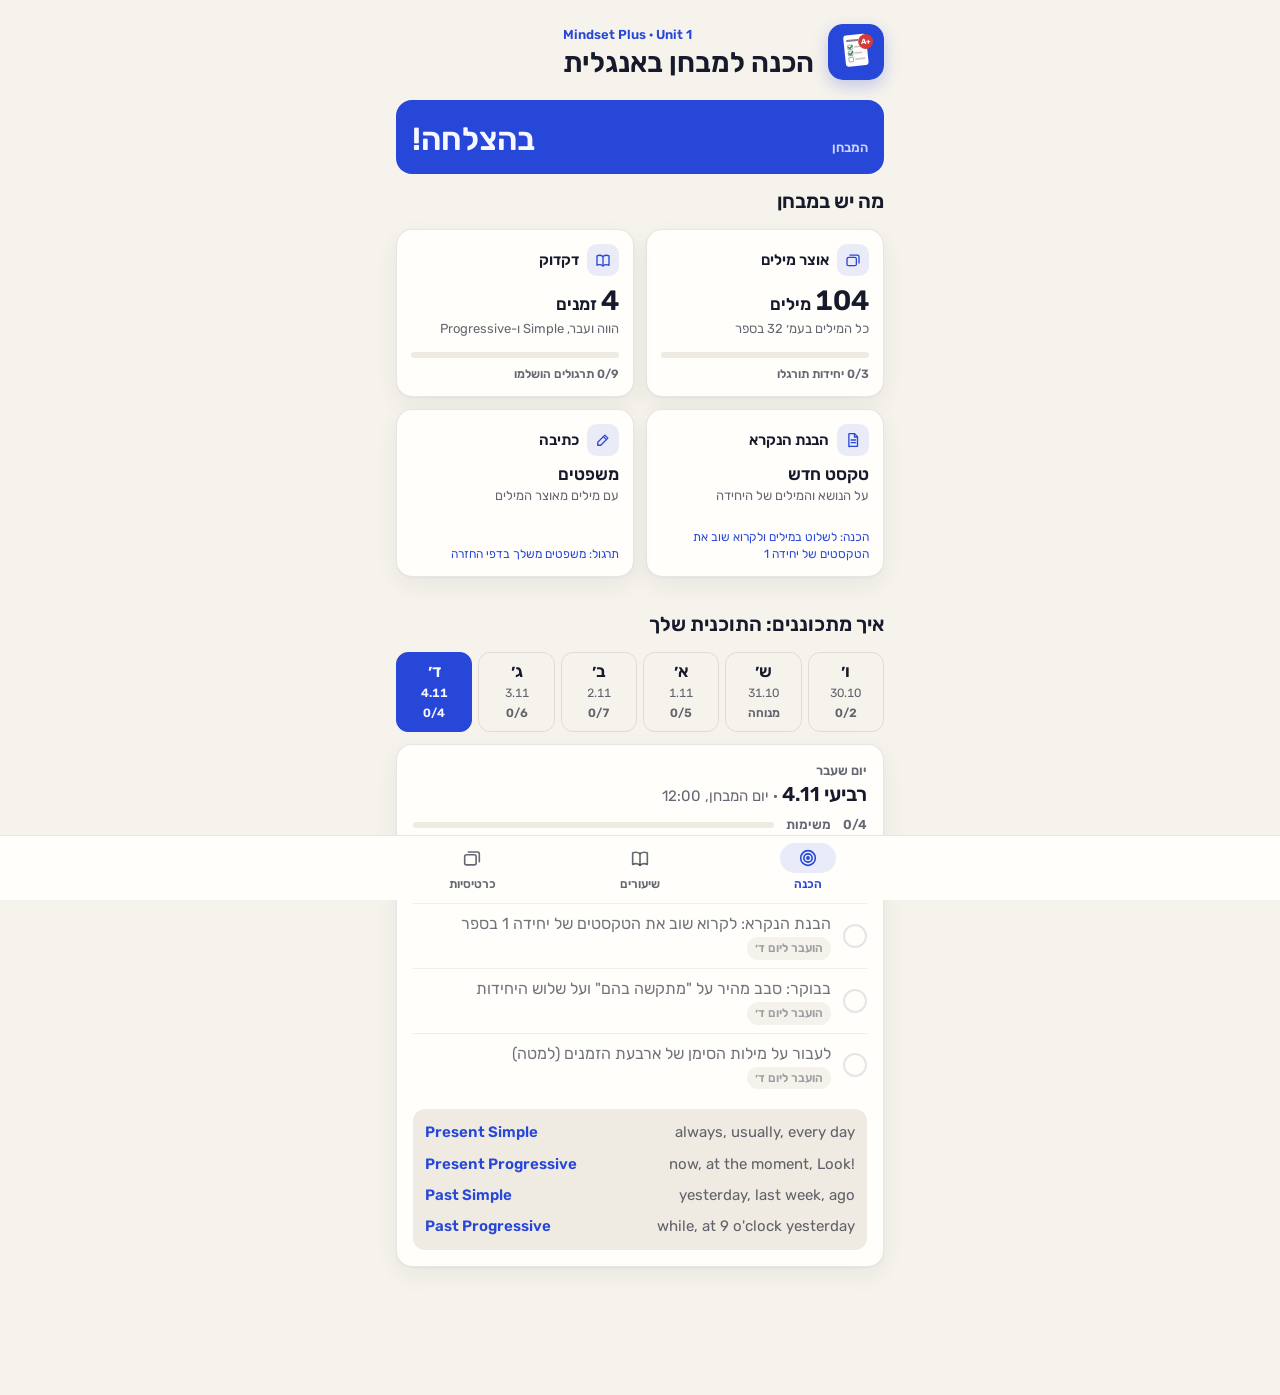
==== commit 118f7782: "Rebuild as an exam-prep app with a new logo and bottom navigation The app is now centred on the exam" ====
--- a/index.html
+++ b/index.html
@@ -3,7 +3,7 @@
 <head>
 <meta charset="UTF-8">
 <meta name="viewport" content="width=device-width, initial-scale=1, viewport-fit=cover">
-<title>כרטיסיות - אוצר מילים</title>
+<title>הכנה למבחן באנגלית</title>
 <link rel="manifest" href="manifest.json">
 <link rel="icon" href="icons/icon-192.png">
 <link rel="apple-touch-icon" href="icons/icon-192.png">
@@ -12,7 +12,7 @@
 <meta name="theme-color" media="(prefers-color-scheme: dark)" content="#0F1117">
 <meta name="apple-mobile-web-app-capable" content="yes">
 <meta name="apple-mobile-web-app-status-bar-style" content="default">
-<meta name="apple-mobile-web-app-title" content="כרטיסיות">
+<meta name="apple-mobile-web-app-title" content="מבחן באנגלית">
 <link rel="preconnect" href="https://fonts.googleapis.com">
 <link rel="preconnect" href="https://fonts.gstatic.com" crossorigin>
 <link rel="stylesheet" href="https://fonts.googleapis.com/css2?family=Rubik:wght@400;600&display=swap">
@@ -20,6 +20,7 @@
 </head>
 <body>
 <main class="wrap" id="app"></main>
+<nav class="tabbar" id="tabbar" aria-label="ניווט ראשי"></nav>
 
 <script src="js/icons.js"></script>
 <script src="js/data.js"></script>
--- a/css/style.css
+++ b/css/style.css
@@ -115,14 +115,71 @@
 .meter > span{display:block;height:100%;border-radius:inherit;background:var(--accent);}
 
 /* ===== Home ===== */
-.home-head{margin-bottom:20px;}
-.eyebrow{display:block;font-size:13px;font-weight:600;color:var(--accent);margin-bottom:4px;}
-.home-head h1{font-size:32px;font-weight:600;line-height:1.2;margin-bottom:4px;}
-
-.bento{display:grid;grid-template-columns:1fr 1fr;gap:12px;margin-bottom:12px;}
-
+.page-head{margin-bottom:20px;}
+.page-head h1{font-size:32px;font-weight:600;line-height:1.2;margin-bottom:4px;}
+.eyebrow{display:block;font-size:13px;font-weight:600;color:var(--accent);margin-bottom:2px;}
+
+/* Brand header */
+.brand{display:flex;align-items:center;gap:14px;margin-bottom:20px;}
+.brand-mark{flex:none;width:56px;height:56px;display:block;}
+.brand-mark svg{display:block;width:100%;height:100%;border-radius:15px;box-shadow:0 6px 16px rgba(39,71,217,0.25);}
+.brand-text{min-width:0;}
+.brand h1{font-size:28px;font-weight:600;line-height:1.15;}
+
+/* Resume */
+.resume{
+  display:flex;align-items:center;gap:12px;width:100%;margin-bottom:12px;
+  padding:12px 16px;border-radius:var(--r-md);
+  background:var(--accent-soft);color:var(--text-1);
+}
+.resume-icon{flex:none;width:40px;height:40px;border-radius:50%;display:flex;align-items:center;justify-content:center;background:var(--accent);color:var(--on-accent);}
+.resume-icon .icon{width:18px;height:18px;fill:currentColor;stroke:none;}
+.resume-label{font-size:13px;font-weight:600;color:var(--accent);}
+.resume .chip{background:var(--surface);}
+
+/* What's on the exam */
+.exam-map{display:grid;grid-template-columns:1fr 1fr;gap:12px;margin-bottom:32px;}
+.map-tile{
+  display:flex;flex-direction:column;gap:2px;min-height:168px;padding:14px;
+  border-radius:var(--r-md);background:var(--surface);border:1px solid var(--border);box-shadow:var(--elev);
+  color:var(--text-1);text-decoration:none;text-align:start;
+}
+.map-top{display:flex;align-items:center;gap:8px;margin-bottom:6px;}
+.map-icon{flex:none;width:32px;height:32px;border-radius:10px;display:flex;align-items:center;justify-content:center;background:var(--accent-soft);color:var(--accent);}
+.map-icon .icon{width:18px;height:18px;}
+.map-name{font-size:15px;font-weight:600;}
+.map-stat{font-size:17px;font-weight:600;line-height:1.2;}
+.map-int{font-size:28px;font-variant-numeric:tabular-nums;}
+.map-sub{font-size:13px;color:var(--text-2);line-height:1.4;}
+.map-tile .meter{margin-top:auto;}
+.map-progress{font-size:12px;font-weight:600;color:var(--text-2);margin-top:6px;line-height:1.4;}
+.map-tip{margin-top:auto;padding-top:6px;color:var(--accent);font-weight:400;}
+
+/* Bottom tab bar */
+.tabbar{
+  position:fixed;inset-inline:0;bottom:0;z-index:20;
+  display:grid;grid-template-columns:repeat(3,1fr);
+  padding:6px max(8px, calc(50% - 252px)) calc(env(safe-area-inset-bottom, 0px) + 6px);
+  background:var(--surface);border-top:1px solid var(--border);
+}
+.tb-item{
+  display:flex;flex-direction:column;align-items:center;justify-content:center;gap:2px;min-height:52px;
+  font-size:12px;font-weight:600;color:var(--text-2);text-decoration:none;
+  user-select:none;-webkit-user-select:none;touch-action:manipulation;
+}
+.tb-icon{display:flex;align-items:center;justify-content:center;width:56px;height:30px;border-radius:var(--r-pill);transition:background-color 150ms var(--ease-out);}
+.tb-icon .icon{width:22px;height:22px;}
+.tb-item.on{color:var(--accent);}
+.tb-item.on .tb-icon{background:var(--accent-soft);}
+.tb-item:focus-visible{outline:2px solid var(--accent);outline-offset:-2px;border-radius:var(--r-sm);}
+body:not([data-screen="practice"]) .wrap{padding-bottom:calc(env(safe-area-inset-bottom, 0px) + 96px);}
+body[data-screen="practice"] .tabbar{display:none;}
+
+.home-rows{display:flex;flex-direction:column;gap:12px;margin-bottom:32px;}
+a.exam-row, a.task-open{color:inherit;text-decoration:none;}
+a.task-open{display:inline-flex;align-items:center;color:var(--accent);}
 .exam-row{
-  display:flex;align-items:center;gap:16px;width:100%;margin-bottom:32px;
+  display:flex;align-items:center;gap:16px;width:100%;
   padding:16px;border-radius:var(--r-md);
   background:var(--surface);border:1px solid var(--border);box-shadow:var(--elev);
 }
@@ -132,9 +189,9 @@
   background:var(--accent);color:var(--on-accent);
 }
 .exam-icon .icon{width:22px;height:22px;}
+.exam-icon-soft{background:var(--accent-soft);color:var(--accent);}
 .exam-row .meter{margin-top:6px;}
 .row-go{flex:none;display:flex;color:var(--text-3);}
-.bento-single{grid-template-columns:1fr;}
 .tile{
   position:relative;display:flex;flex-direction:column;gap:4px;
   min-height:156px;padding:16px;border-radius:var(--r-md);
@@ -148,18 +205,14 @@
 .tile-foot{margin-top:auto;font-size:13px;opacity:0.72;}
 .hero-done{font-size:32px;font-weight:600;line-height:1.2;margin-top:auto;}
 
-.tile-plan{
-  background:var(--surface);border:1px solid var(--border);box-shadow:var(--elev);
-  color:var(--text-1);
-}
-.tile-plan .tile-label{color:var(--accent);opacity:1;}
-.plan-tile-day{font-size:20px;font-weight:600;line-height:1.25;}
-.plan-tile-status{font-size:13px;color:var(--text-2);}
-.tile-plan .meter{margin-top:auto;margin-inline-end:32px;}
-.tile-go{
-  position:absolute;inset-inline-end:12px;bottom:10px;
-  color:var(--text-3);display:flex;
-}
+.hero-wide{
+  flex-direction:row;align-items:flex-end;justify-content:space-between;gap:12px;
+  min-height:0;margin-bottom:12px;
+}
+.hero-main, .hero-side{display:flex;flex-direction:column;gap:4px;}
+.hero-side{align-items:flex-end;text-align:end;}
+.hero-side .tile-foot{margin-top:0;}
+.hero-wide .hero-done{margin-top:4px;}
 
 .section-title{font-size:20px;font-weight:600;margin-bottom:12px;}
 .unit-list{display:flex;flex-direction:column;gap:12px;}
@@ -329,21 +382,46 @@
   to{transform:none;opacity:1;}
 }
 
-/* ===== Study plan ===== */
-.topbar + .lede{margin-bottom:16px;}
-.day{
-  padding:16px;margin-bottom:12px;border-radius:var(--r-md);
+/* ===== Study centre ===== */
+.center{margin-bottom:32px;}
+.day-strip{display:grid;grid-template-columns:repeat(6,1fr);gap:6px;margin-bottom:12px;}
+.ds{
+  display:flex;flex-direction:column;align-items:center;gap:2px;
+  min-height:72px;padding:8px 2px;border-radius:var(--r-sm);
+  background:var(--surface);border:1px solid var(--border);
+  transition:background-color 150ms var(--ease-out), border-color 150ms var(--ease-out), transform 140ms var(--ease-out);
+}
+.ds:active{transform:scale(0.96);}
+.ds-day{font-size:17px;font-weight:600;line-height:1.2;}
+.ds-num{font-size:12px;color:var(--text-2);font-variant-numeric:tabular-nums;}
+.ds-mark{margin-top:auto;font-size:12px;font-weight:600;color:var(--text-2);font-variant-numeric:tabular-nums;display:flex;}
+.ds-done{color:var(--good);}
+.ds-done .icon{width:16px;height:16px;stroke-width:2.5;}
+.ds.past{background:transparent;}
+.ds.today{border-color:var(--accent);}
+.ds.today .ds-day{color:var(--accent);}
+.ds.exam .ds-num{color:var(--bad);font-weight:600;}
+.ds.on{background:var(--accent);border-color:var(--accent);}
+.ds.on .ds-day, .ds.on .ds-num, .ds.on .ds-mark{color:var(--on-accent);}
+
+.day-panel{
+  padding:16px;border-radius:var(--r-md);
   background:var(--surface);border:1px solid var(--border);box-shadow:var(--elev);
-  scroll-margin-top:16px;
-}
-.day.today{border-color:var(--accent);box-shadow:0 0 0 1px var(--accent), var(--elev);}
-.day.past{opacity:0.6;}
-.day-head{display:flex;align-items:baseline;gap:8px;margin-bottom:4px;}
-.day-head h2{font-size:17px;font-weight:600;}
-.day-sub{font-size:13px;color:var(--text-2);}
-.day-head .chip, .day-count{margin-inline-start:auto;align-self:center;}
-.day-count{font-size:13px;font-weight:600;color:var(--text-2);font-variant-numeric:tabular-nums;}
-.day-rest{color:var(--text-2);}
+}
+.dp-label{display:block;font-size:13px;font-weight:600;color:var(--text-2);}
+.day-panel.is-today .dp-label{color:var(--accent);}
+.dp-head h2{font-size:20px;font-weight:600;line-height:1.3;}
+.dp-sub{font-size:15px;font-weight:400;color:var(--text-2);}
+.dp-progress{display:flex;align-items:center;gap:12px;margin:8px 0 4px;font-size:13px;font-weight:600;color:var(--text-2);white-space:nowrap;}
+.dp-progress .meter{flex:1;}
+.dp-group{font-size:13px;font-weight:600;color:var(--bad);margin-top:12px;}
+.dp-group-own{color:var(--text-2);}
+.dp-group + .tasks .task:first-child{border-top:0;}
+.day-rest{color:var(--text-2);margin-top:8px;}
+.task-body{flex:1;min-width:0;display:flex;flex-direction:column;gap:2px;}
+.task-tag{align-self:flex-start;font-size:12px;font-weight:600;color:var(--bad);background:var(--bad-soft);padding:2px 8px;border-radius:var(--r-pill);}
+.task.is-moved{opacity:0.6;}
+.task.is-moved .task-tag{color:var(--text-2);background:var(--sunken);}
 
 .tasks{list-style:none;margin:0;padding:0;}
 .task{display:flex;align-items:center;gap:8px;border-top:1px solid var(--border);}
@@ -391,7 +469,8 @@
 
 /* ===== Hover (mouse only) ===== */
 @media (hover: hover) and (pointer: fine){
-  .unit:hover, .tile-plan:hover, .exam-row:hover, .day:hover{border-color:var(--border-strong);}
+  .unit:hover, .exam-row:hover, .ds:not(.on):hover, a.map-tile:hover{border-color:var(--border-strong);}
+  .tb-item:not(.on):hover{color:var(--text-1);}
   .back-btn:hover, .icon-btn:hover{border-color:var(--border-strong);}
   .btn-quiet:not(:disabled):hover{color:var(--text-1);}
 }
@@ -400,5 +479,6 @@
   .dot-ring, .flame-icon{animation:none;}
   .pressable:active:not(:disabled){transform:none;}
   .screen-enter > *, .index-card[data-anim], .done-mark, .task.pop .check{animation:fade 160ms ease both;}
+  .ds:active{transform:none;}
   @keyframes fade{from{opacity:0;}to{opacity:1;}}
 }
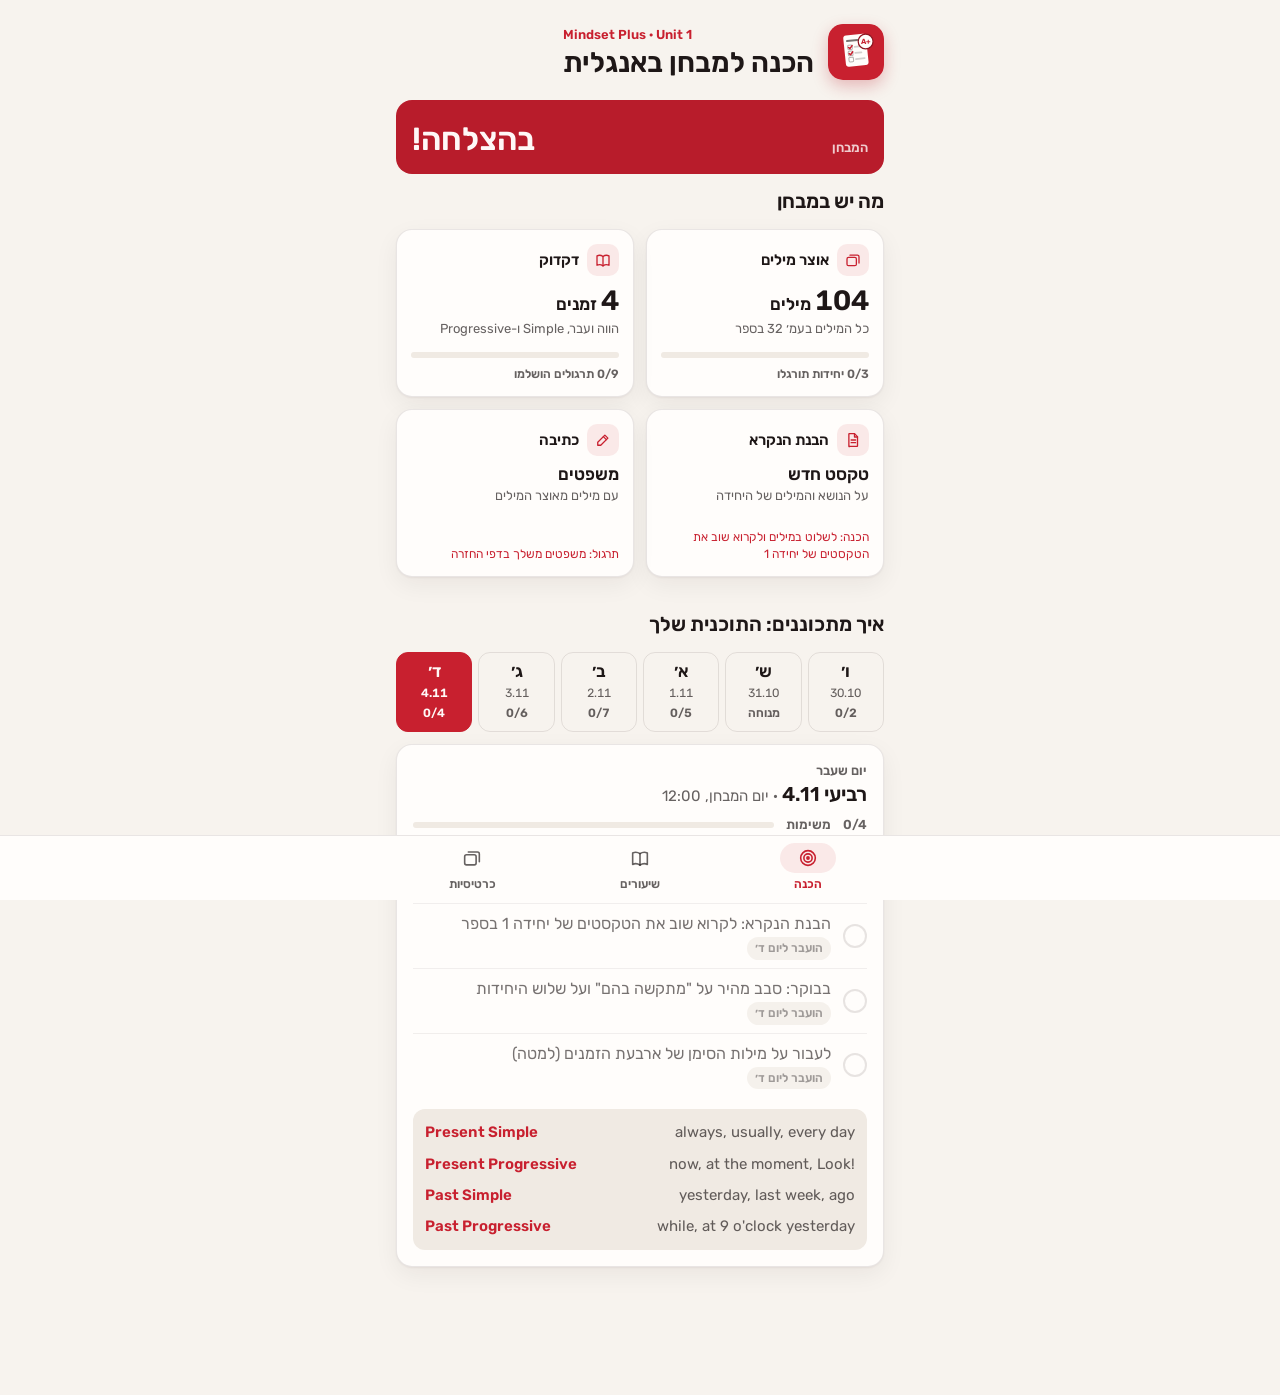
==== commit f59c52e6: "Switch to an English red palette and a red logo Blue read as "maths", so the brand colour is now an " ====
--- a/index.html
+++ b/index.html
@@ -8,8 +8,8 @@
 <link rel="icon" href="icons/icon-192.png">
 <link rel="apple-touch-icon" href="icons/icon-192.png">
 <meta name="color-scheme" content="light dark">
-<meta name="theme-color" media="(prefers-color-scheme: light)" content="#F6F3EC">
-<meta name="theme-color" media="(prefers-color-scheme: dark)" content="#0F1117">
+<meta name="theme-color" media="(prefers-color-scheme: light)" content="#F7F3EE">
+<meta name="theme-color" media="(prefers-color-scheme: dark)" content="#131012">
 <meta name="apple-mobile-web-app-capable" content="yes">
 <meta name="apple-mobile-web-app-status-bar-style" content="default">
 <meta name="apple-mobile-web-app-title" content="מבחן באנגלית">
--- a/css/style.css
+++ b/css/style.css
@@ -1,31 +1,32 @@
 /* ===== Tokens ===== */
+/* English red on cream paper. Red = the brand ("red pen"); orange = wrong / not yet; green = right. */
 :root{
-  --bg:            #F6F3EC;
-  --surface:       #FFFEFB;
-  --sunken:        #EFEBE2;
-  --border:        rgba(22,26,43,0.10);
-  --border-strong: rgba(22,26,43,0.18);
-  --text-1:        #161A2B;
-  --text-2:        rgba(22,26,43,0.66);
-  --text-3:        rgba(22,26,43,0.44);
-
-  --accent:        #2747D9;
-  --accent-soft:   rgba(39,71,217,0.10);
-  --on-accent:     #F7F8FF;
-  --hero-bg:       #2747D9;
-  --hero-fg:       #F7F8FF;
+  --bg:            #F7F3EE;
+  --surface:       #FFFDFB;
+  --sunken:        #F0EAE3;
+  --border:        rgba(40,24,24,0.10);
+  --border-strong: rgba(40,24,24,0.18);
+  --text-1:        #1E1717;
+  --text-2:        rgba(30,23,23,0.68);
+  --text-3:        rgba(30,23,23,0.45);
+
+  --accent:        #C8202F;
+  --accent-soft:   rgba(200,32,47,0.09);
+  --on-accent:     #FFF8F7;
+  --hero-bg:       #B81C2B;
+  --hero-fg:       #FFF8F7;
 
   --good:          #1E8E5A;
   --good-soft:     rgba(30,142,90,0.12);
-  --bad:           #D33B3B;
-  --bad-soft:      rgba(211,59,59,0.10);
-
-  --card:          #FFFEFB;
-  --card-back:     #FBF8F0;
-  --card-rule:     rgba(39,71,217,0.12);
-  --card-margin:   rgba(211,59,59,0.50);
-
-  --elev: 0 1px 2px rgba(22,26,43,0.04), 0 8px 24px rgba(22,26,43,0.06);
+  --bad:           #D9480F;
+  --bad-soft:      rgba(217,72,15,0.10);
+
+  --card:          #FFFDFB;
+  --card-back:     #FDF6F1;
+  --card-rule:     rgba(30,23,23,0.08);
+  --card-margin:   rgba(200,32,47,0.55);
+
+  --elev: 0 1px 2px rgba(40,24,24,0.05), 0 8px 24px rgba(40,24,24,0.06);
 
   --r-sm: 12px;
   --r-md: 16px;
@@ -37,30 +38,30 @@
 
 @media (prefers-color-scheme: dark){
   :root{
-    --bg:            #0F1117;
-    --surface:       #171A22;
-    --sunken:        #12141B;
+    --bg:            #131012;
+    --surface:       #1C1719;
+    --sunken:        #171315;
     --border:        rgba(255,255,255,0.09);
     --border-strong: rgba(255,255,255,0.16);
-    --text-1:        #EEF0F6;
-    --text-2:        rgba(238,240,246,0.68);
-    --text-3:        rgba(238,240,246,0.44);
-
-    --accent:        #93A6FF;
-    --accent-soft:   rgba(147,166,255,0.13);
-    --on-accent:     #0F1117;
-    --hero-bg:       #24317A;
-    --hero-fg:       #EEF0F6;
+    --text-1:        #F4EEEE;
+    --text-2:        rgba(244,238,238,0.68);
+    --text-3:        rgba(244,238,238,0.44);
+
+    --accent:        #FF7B7B;
+    --accent-soft:   rgba(255,123,123,0.14);
+    --on-accent:     #1A0E10;
+    --hero-bg:       #7E1A24;
+    --hero-fg:       #F8EDEE;
 
     --good:          #4CC38A;
     --good-soft:     rgba(76,195,138,0.14);
-    --bad:           #FF7B7B;
-    --bad-soft:      rgba(255,123,123,0.13);
-
-    --card:          #1B1E28;
-    --card-back:     #1E2230;
-    --card-rule:     rgba(147,166,255,0.09);
-    --card-margin:   rgba(255,123,123,0.40);
+    --bad:           #FF9A5C;
+    --bad-soft:      rgba(255,154,92,0.14);
+
+    --card:          #201A1C;
+    --card-back:     #261E21;
+    --card-rule:     rgba(255,255,255,0.06);
+    --card-margin:   rgba(255,123,123,0.45);
 
     --elev: none;
   }
@@ -122,7 +123,7 @@
 /* Brand header */
 .brand{display:flex;align-items:center;gap:14px;margin-bottom:20px;}
 .brand-mark{flex:none;width:56px;height:56px;display:block;}
-.brand-mark svg{display:block;width:100%;height:100%;border-radius:15px;box-shadow:0 6px 16px rgba(39,71,217,0.25);}
+.brand-mark svg{display:block;width:100%;height:100%;border-radius:15px;box-shadow:0 6px 16px rgba(184,28,43,0.28);}
 .brand-text{min-width:0;}
 .brand h1{font-size:28px;font-weight:600;line-height:1.15;}
 
@@ -400,7 +401,7 @@
 .ds.past{background:transparent;}
 .ds.today{border-color:var(--accent);}
 .ds.today .ds-day{color:var(--accent);}
-.ds.exam .ds-num{color:var(--bad);font-weight:600;}
+.ds.exam .ds-num{color:var(--accent);font-weight:600;}
 .ds.on{background:var(--accent);border-color:var(--accent);}
 .ds.on .ds-day, .ds.on .ds-num, .ds.on .ds-mark{color:var(--on-accent);}
 
